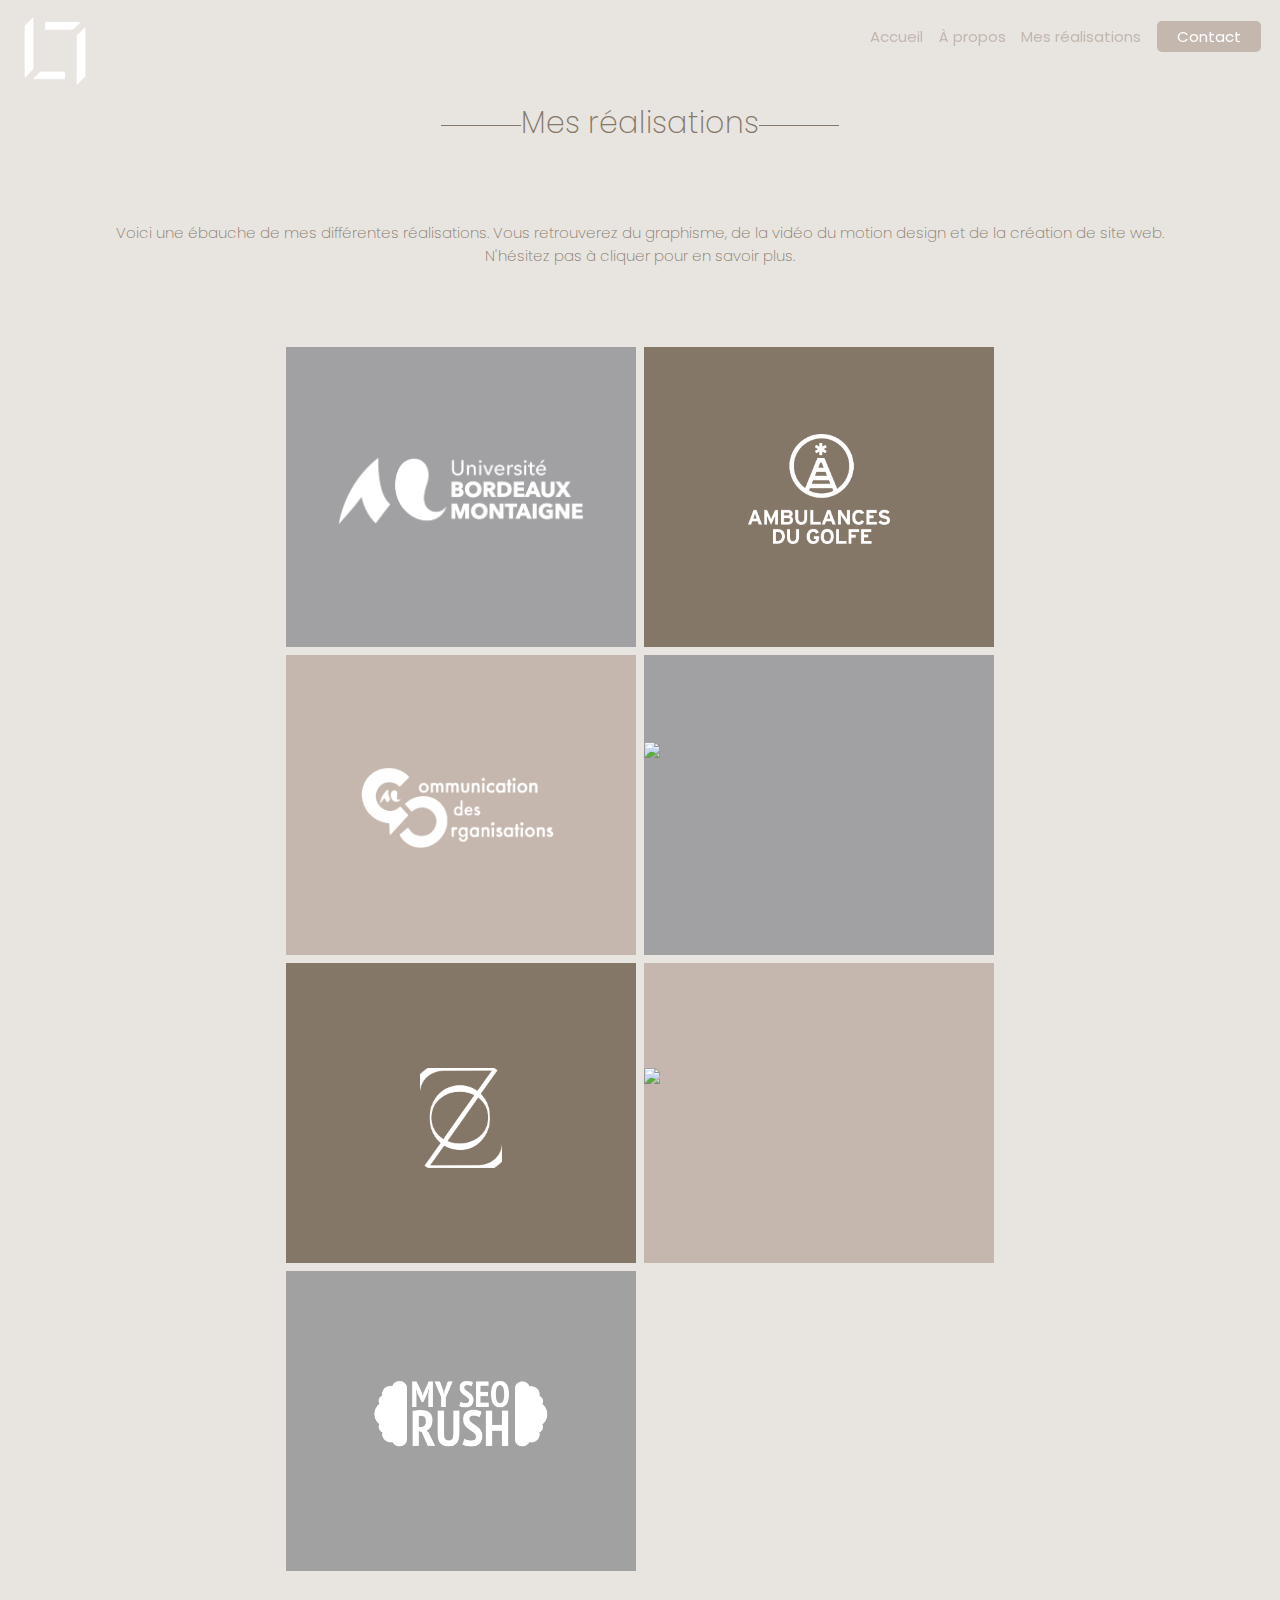
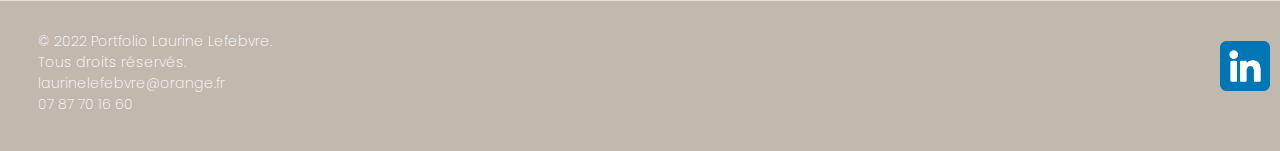
==== mes_realisations.html @ ef97df24 "Add files via upload" ====
<!DOCTYPE html>
<html lang="en">
<head>
    <meta charset="UTF-8">
    <meta http-equiv="X-UA-Compatible" content="IE=edge">
    <meta name="viewport" content="width=device-width, initial-scale=1.0">
    <title>Portfolio Laurine</title>
    <link rel="stylesheet"href="style.css">

    <link rel="stylesheet" href="https://fonts.googleapis.com/css2?family=Poppins:ital,wght@0,100;0,200;0,300;0,400;0,500;0,600;0,700;1,900&display=swap" 
    rel="stylesheet">
    <link rel="shortcut icon" href="lolo_laurine_marron.png">
</head>
<body id="mes_realisations">
    <div class="overlay-menu-mobile" onclick="closeMenuMobile()"></div>

    <header>
        <div class="logo"></div>
        <a href="index.html"><img id="imagelogo" src="lolo_laurine_blanc.png" alt="logo_laurine"></a>
        </div>
        <div class="conteneur">
            <nav>
                <div class= menu_fermé onclick="closeMenuMobile()">
                    <svg xmlns="http://www.w3.org/2000/svg" class="h-6 w-6" fill="none" viewBox="0 0 24 24" stroke="currentColor" stroke-width="2">
                    <path stroke-linecap="round" stroke-linejoin="round" d="M6 18L18 6M6 6l12 12" /></svg></div>
                <ul class="menu"> 
                    <li> <a href="index.html"> 
                    Accueil </a> </li>
                    <li> <a href="biographie.html"> 
                        À propos </a> </li>
                    <li> <a href="mes_realisations.html"> 
                    Mes réalisations </a> </li>
                    <li> <a href="contact.html" class="boutonpetit"> 
                    Contact </a> </li>
                </ul>
            </nav>
        </div>

        <div class="icon_burger" onclick="openMenuMobile()">
            <span></span>
        </div> 
          
    
    </header>

    <div class="bloc1p3">
        <h2>
           Mes réalisations
        </h2>

        <p>
           Voici une ébauche de mes différentes réalisations. Vous retrouverez du graphisme,
            de la vidéo du motion design et de la création de site web. <br> N'hésitez pas à cliquer
            pour en savoir plus.
        </p>
    </div>

    <div id="galerie2">
        <div class="carre1_1">
            <a href="iutbordeaux.html"><img id="carre1btn" src="universite_bordeaux_montaigne_2014_logo.png" ></a> 
            <p class="p1" >  IUT Bordeaux Montaigne</p>
            <p class="p2"> Print</p>
        </div>

        <div class="carre2_1">
            <a href="ambulancesdugolfe.html"><img id="carre2btn" src="groupe_5.png" ></a> 
            <p class="p1"> Ambulances du golfe </p>
            <p class="p2">Communication globale</p> 
        </div>

        <div class="carre3_1">
            <a href="comdesorgas.html"><img id="carre3btn" src="communication.png" ></a> 
            <p class="p1"> communication des <br> organisations </p>
             <p class="p2"> Stratégie de communication</p>
        </div>

        <div class="carre4_1">
            <a href="paimpont.html"><img id="carre4btn" src="Paimpont.png" ></a> 
            <p class="p1" > Mairie de Paimpont</p> 
            <p class="p2" >   web</p>
        </div>

             <div class="carre5">
                <a href="nozelenn.html"><img id="carre5btn" src="nozelenn.png" ></a> 
                <p class="p1"> Nozelenn </p>
                  <p class="p2">  Création de marque</p>
            </div>

            <div class="carre6">
                <a href=""><img id="carre6btn" src="Paimpont.png" ></a> 
                <p class="p1"> Chez papou </p>
                 <p class="p2">   site web</p>

            </div>

            <div class="carre7">
                <a href="seorush.html"><img id="carre7btn" src="logoseo.png" ></a> 
                <p class="p1"> My SEO rush </p>
                <p class="p2">   print</p> 
            </div>



            </div>

          </div>
 

 

          <div id="footer">
            <p>© 2022 Portfolio Laurine Lefebvre. <br> Tous droits réservés. <br>
                <a class="mail" href="mailto:laurinelefebvre@orange.fr">laurinelefebvre@orange.fr</a> <br> <a class="tel" href="tel:+33787701660"> 07 87 70 16 60</a></p>
        
                <a href="https://www.linkedin.com/in/laurine-lefebvre-8b06aa174/" target=_blank><img id="imageLinkedin" src="linkedin_logo.png" ></a> 
         
        </div>

    <script>
        function openMenuMobile() {
            document.querySelector('.conteneur').classList.add('open');
            document.querySelector('.overlay-menu-mobile').classList.add('open');
        }
        function closeMenuMobile() {
            document.querySelector('.conteneur').classList.remove('open');
            document.querySelector('.overlay-menu-mobile').classList.remove('open');
        }
    </script>
</body>
</html>
---- style.css ----
body{
    font-family: "Poppins";
    margin: 0px;
    padding: 0px; 
    width: 100%;
    overflow-x: hidden;

}


header{
    width: 100%;
    height: 10%;
    position: absolute;
    z-index: 60;
    margin: 0;
    padding: 0;
}

.conteneur{
    width: 60%; 
}


#imagelogo{
    width: 70px;
    display: block;
    margin-left: 20px;
    margin-right: 20px;
    margin-top: 15px;
    Float: left;

}



nav{
    display: flex;
    position: fixed;
    right: 10px;
    padding-top: 10px;
    justify-content: right;
    font-family: Arial, Helvetica, sans-serif;
    color:rgb(255, 255, 255)
    
}


.menu{
    display: flex;
    font-family: "Poppins";
    font-weight: 400 ;
    justify-content: space-between;
    align-items: center;
    width: 400px;
    padding-right: 2%;                
    font-size: 15px;
    

}

a:-webkit-any-link {
    color: #C3B7AE;
    cursor: pointer;
    text-decoration: none;
}

nav a:-webkit-any-link:hover {
    cursor: pointer;
    border-bottom: 1px solid #C3B7AE;
    width: 100%
    
}


.menu li{
    list-style-type: none ;       
    display: inline-block;

}

.menu .boutonpetit {
    background-color: #C3B7AE;
    color: white;
    padding-left: 20px;
    padding-right: 20px;
    padding-bottom: 5px;
    padding-top: 5px;
    border-radius: 5px;
}

.icon_burger{
    display: none;
}
.icon_burger span{
    display: block;
    position: absolute;
    top: 50%;
    transform: translateY(-50%);
    width: 100%;
    height: 4px;
    background-color: #C3B7AE;
}

.icon_burger span::before, .icon_burger span::after{
    content:'' ;
    position: absolute;
    width: 100%;
    height: 4px;
    background-color: #C3B7AE;
}

.icon_burger span::before{
    transform: translateY(10px);
}

.icon_burger span::after{
    transform: translateY(-10px);
}

@media screen and (max-width: 800px) {


    .icon_burger{
        display: block;
        width: 40px;
        height: 24px;
        top: 4.5%;
        left: 90%;
        cursor: pointer;
        position: fixed;
        justify-content: right;
        z-index: 10;
        margin-left: -10px;
    }

    
    .conteneur{
        position: fixed;
        z-index: 20px;
        top: 0;
        right: 0;
        width: 300px;
        height: 100vh;
        background-color: #B3A294;
        display: flex;
        align-items: center;
        display: none;
        line-height: 60px
        

        
    }




    .pictocaddies{
        display: flex;
        justify-content: right;
        margin-right: 15%;
        width: 90%;
       
 
    }


    .conteneur.open {
        display: block;
        z-index: 30;
        animation: transformMenu 300ms ease-in-out forwards;
    }


    .bloc2p1 {
        flex-direction: column;
        align-items: center;
        justify-content: space-between;
        flex-wrap: wrap;
      }


    


    .menu {
        flex-direction: column;
        cursor: pointer;
        align-items: flex-start;
        font-size: 25px;
        padding-top: 10%;
        padding-left: 32%;
    
    }

    .menu a{
        color:#ffffff ;
    }


    .menu_fermé {
        display: block;
        cursor: pointer;
    }

    .menu_fermé svg{
        stroke:#ffffff;
        width: 30px;
        height: 38px;
        position: absolute;
        top: 16px;
        right: 16px;
        z-index: 60px;
        
    }

    .overlay-menu-mobile {
        position: fixed;
        top: 0;
        left: 0;
        width: 100vw;
        height: 100vh;
        background-color: rgba(0,0,0,0.6);
        display: none;
        z-index: 60;
    }

    .overlay-menu-mobile.open {
        display: block;
        z-index: 40px;
    }

    .carre3{
        height: 500px; 
        width: 450px; 
        background-color:#C5B7AD;
        margin-top: -90px;
        margin-left: 10px;
    
    }


    @keyframes transformMenu {
        0% {
            transform: translateX(100%);
        }

        100% {
            transform: initial;
        }
    }

}



#menu-burger {
  width: 50px;
  height: 50px;
  background: #000;
  
  border-radius: 50%;
  position: absolute;
  top: 16px;
  right: 5%;
  cursor: pointer;
  z-index: 200;
}

#menu-burger .menu-icon {
  display: block;
  height: 2px;
  width: 18px;
  background: #fff;
  position: absolute;
  top: 50%;
  left: 50%;
  margin-left: -9px;
  margin-top: -1px;
}

#menu-burger .menu-icon:after {
  content: '';
  display: block;
  height: 2px;
  width: 18px;
  background: #fff;
  position: absolute;
  top: 50%;
  left: 50%;
  margin-left: -9px;
  margin-top: -5px;
  transition: 0.35s;
}

#menu-burger .menu-icon:before {
  content: ' ';
  display: block;
  height: 2px;
  width: 18px;
  background: #fff;
    position: absolute;
  top: 50%;
  left: 50%;
  margin-left: -9px;
  margin-top: 4px;
    transition: 0.35s;
}

#menu-burger .menu-icon.open:before{
  transform: rotate(45deg);
  margin-top: -1px;
  background: #000;
}

#menu-burger .menu-icon.open:after{
  transform: rotate(-45deg);
  margin-top: -1px;
  background: #000;
}

#menu-burger.open {
  background: #fff;
}

#menu-burger .menu-icon.open {
  background: #fff;
}

#overlay-menu {
  position: fixed;
  background: #000;
  height: 100%;
  width: 100%;
  opacity: 0.85;
  z-index: 100; 
  right: -100%;
  transition: 0.35s;
}

#overlay-menu.open {
  right: 0%;
}

#overlay-menu nav {
  height: 60%;
  position: relative;
  top: 50%;
  left: 0;
  transform: translateY(-50%);
  font-size: 32px;
  text-align: center;
}

#overlay-menu nav ul {
  display: inline-block;
  margin: auto;
  height: 100%;
}

#overlay-menu nav ul li {
  position: relative;
  color: #fff;
  margin-bottom: 20px;
}

#overlay-menu nav ul li a {
  color: #fff;
}

#overlay-menu nav ul li a:after {
  content: ' ';
  display: block;
  position: absolute;
  top: 100%;
  left: 0;
  height: 3px;
  width: 0%;
  background: #fff;
  transition: 0.25s;
}

#overlay-menu nav ul li a:hover:after {
  width: 100%;
}

/*------------------------------------------------------page accueil------------------------------------*/
 
.bloc1p1{
background-image: url(photoportfolio2.png);
background-repeat: no-repeat;
width: 100%;
height: 100vh;
background-position: right;   
background-size: cover;
}

.bloc1p1 h1{
    display: flex;
    position: absolute;
    top: 35%;
    font-family: 'Times New Roman', Times, serif;
    font-size: 100px ;
    margin-left: 10%;
    color: #ffffff;
    font-weight: 100;

}

.bloc1p1 p{
    display: flex;
    position: absolute;
    top: 58%;
    font-size: 20px ;
    margin-left: 10%;
    color: #ffffff;
    font-weight: 200;

}

.bloc2p1{
    background-image: url(feuilles.png);
    background-position: right; 
    background-size: cover; 
    padding: 30px;
    position:relative;
    top: 100%;
    flex-direction: column;
  

}

.bloc2p1 h2{
    display: flex;
    margin-top: 5%;
    font-size: 30px ;
    color: #323232;
    font-weight:200;
    text-align: center;
    justify-content: center;
    
}

.bloc2p1 h2:before, .bloc2p1 h2:after { 
    content:''; 
    margin-top: 25px;
    display:inline-block; 
    vertical-align: middle; 
    width:300px; 
    height: 1px; 
    background: #323232 }
    

.textegauche{
    display: flex;
    font-size: 13px;
    font-weight: 300;
    color: #323232;
    text-align: justify;
    flex-wrap: wrap;
    justify-content: center;
    margin-bottom: 20px;
}

.textegauche img{
     width: 35%;
     display: block;
     margin: 10px;
}

.textegauche p{
    width: 400px;
    margin-left: 10px;
    margin-right: 10px;
    padding-top: 0px;

}

.boutton1{
    display: block;
    background-color: #736A5F;
    border-radius: 10px;
    text-align: center;
    color: #ffffff;
    border: none;
    width: 150px;
    height: 35px;
    font-family: "Poppins";
    font-size: 20px;
    font-weight: 200 ; 
    cursor: pointer;
    margin: auto;
    padding-top: 6px
}


.boutton1:hover {
    background-color: #5e5e5e;
    
    
}


.bloc3p1{
    display: flex;
    background-color: #323232;
    position:relative;
    top: 100%;
    flex-direction: column;
    align-items: center;
    padding-bottom: 30px;
}

.bloc3p1 h2{
    display: flex;
    margin-top: 5%;
    font-size: 30px ;
    color: #ffffff;
    font-weight:200;
    text-align: center;
    justify-content: center;
}

.bloc3p1 h2:before, .bloc3p1 h2:after { 
    content:''; 
    margin-top: 25px;
    display:inline-block; 
    vertical-align: middle; 
    width:80px; 
    height: 1px; 
    background: #ffffff }
    

.bloc3p1 #galerie1{
    display: grid;
    max-width: 1300px;
    width: 80%;
    height: auto;
    margin: 30px auto;
    /* border: 1px solid #333; */
    grid-template-columns: repeat(auto-fill, 350px);
    justify-content: center;
    grid-gap: 8px;
}

#galerie1 img{
    display: block;
    align-items: center;
}

.carre1_1{
    height: 300px; 
    width: 350px; 
    margin: 0%;
    background-color:#A1A0A3;
    cursor: pointer;
}

.carre1_1 img{
    height: 80px;
    margin-right: auto;
    margin-left: auto;
    margin-top: 30%;
    vertical-align: middle;
}

.carre1_1 p{
    opacity: 0;
}

.carre1_1:hover img{
    opacity: 0;
}

.carre1_1:hover .p1{
    opacity: 100;
    font-size: 16px;
    font-weight: 300;
    color: #E8E5E1;
    margin-top: -50px;
    margin-left: 150px;
    
}

.carre1_1:hover .p2{
    opacity: 100;
    font-size: 16px;
    font-weight: 300;
    color: #E8E5E1;
    margin-top: 0px;
    margin-left: 150px;
    
}

.carre1_1 .p1:before { 
    content:''; 
    margin-left: -150px;
    margin-top: -5px;
    display:inline-block; 
    vertical-align: middle; 
    width:100px; 
    height: 1px; 
    background: #E8E5E1
 }


.carre1_1 .p2:before { 
    display: none;
 }


.carre2_1{
    height: 300px; 
    width: 350px;  
    background-color:#857768;
    margin: 0%;
    
 }
    
 .carre2_1 img{
        height: 110px;
        margin-top: 25%;
        margin-right: auto;
        margin-left: auto;
        vertical-align: middle;
    }

    .carre2_1 p{
        opacity: 0;
    }

    .carre2_1:hover img{
        opacity: 0;
    }
    .carre2_1:hover .p1{
        opacity: 100;
        font-size: 16px;
        font-weight: 300;
        color: #E8E5E1;
        margin-top: -70px;
        margin-left: 150px;
        
    }
    
    .carre2_1:hover .p2{
        opacity: 100;
        font-size: 16px;
        font-weight: 300;
        color: #E8E5E1;
        margin-top: 0px;
        text-align: center;
        padding-left: 25px;
        
    }
    
    .carre2_1 .p1:before { 
        content:''; 
        margin-left: -150px;
        margin-top: -5px;
        display:inline-block; 
        vertical-align: middle; 
        width:100px; 
        height: 1px; 
        background: #E8E5E1
     }
    
    
    .carre2_1 .p2:before { 
        display: none;
     }


.carre3_1{
    height: 300px; 
    width: 350px; 
    background-color:#C5B7AD;
    margin: 0%;
    
    }
    .carre3_1 img{
        margin-top: 30%;
        height: 100px;
        margin-right: auto;
        margin-left: auto;

    }


    .carre3_1 p{
        opacity: 0;
        justify-content: center;
    }

    .carre3_1:hover img{
        opacity: 0;
    }
    
    .carre3_1:hover .p1{
        opacity: 100;
        font-size: 16px;
        font-weight: 300;
        color: #E8E5E1;
        margin-top: -90px;
        margin-left: 150px;
        
    }
    
    .carre3_1:hover .p2{
        opacity: 100;
        font-size: 16px;
        font-weight: 300;
        color: #E8E5E1;
        margin-top: 0px;
        text-align: center;
        padding-left: 25px;
        
    }
    
    .carre3_1 .p1:before { 
        content:''; 
        margin-left: -150px;
        margin-top: -5px;
        display:inline-block; 
        vertical-align: middle; 
        width:100px; 
        height: 1px; 
        background: #E8E5E1
     }
    
    
    .carre3_1 .p2:before { 
        display: none;
     }

    .carre4_1{
        height: 300px; 
        width: 350px;  
        background-color:#A1A0A3;
        margin: 0%;

    }
    .carre4_1 img{
        margin-top: 25%;
        height: 110px;
        margin-right: auto;
        margin-left: auto;
    }

    .carre4_1 p{
        opacity: 0;
        justify-content: center;
    }

    .carre4_1:hover img{
        opacity: 0;
    }
    
    .carre4_1:hover .p1{
        opacity: 100;
        font-size: 16px;
        font-weight: 300;
        color: #E8E5E1;
        margin-top: -75px;
        margin-left: 150px;
        
    }
    
    .carre4_1:hover .p2{
        opacity: 100;
        font-size: 16px;
        font-weight: 300;
        color: #E8E5E1;
        margin-top: 0px;
        text-align: center;
        padding-left: 16px;
        
    }
    
    .carre4_1 .p1:before { 
        content:''; 
        margin-left: -150px;
        margin-top: -5px;
        display:inline-block; 
        vertical-align: middle; 
        width:100px; 
        height: 1px; 
        background: #E8E5E1
     }
    
    
    .carre4_1 .p2:before { 
        display: none;
     }


/*---------------------------------------------------------------------------------------footer-------------------------------------------------------*/

#footer{
    position: absolute;
    background-color: #C1B8AE;
    width: 100%;
    height: 150px;
    margin-bottom: 10px;
}

#footer p{
    color: #ffffff;
    font-weight: 200;
    font-size: 14px;
    margin-left: 3%;
    text-align: left;
    clear: both;
    float: left;
    margin-top: 30px ;
}



#imageLinkedin{
    height: 50px;
    width: 50px;
    float: right;
    margin-top: 40px ;
    margin-right: 10px;
}


a.tel{
    color: #ffffff;
}

a.mail{
    color: #ffffff;
}


/*---------------------------------------------------------------------------------Page Biographie-------------------------------------------------------*/


#page_biographie{
 background-color: #857768;
 
}

.bloc1p2{
    display: flex;
    position:relative;
    top: 120%;
    flex-direction: column;
    align-items: center;
}

.bloc1p2 h2{
    display: flex;
    margin-top: 100px;
    font-size: 30px ;
    color: #ffffff;
    font-weight:200;
    text-align: center;
    justify-content: center;
}



    .bloc1p2 h2:before, .bloc1p2 h2:after { 
        content:''; 
        margin-top: 25px;
        display:inline-block; 
        vertical-align: middle; 
        width:80px; 
        height: 1px; 
        background: #ffffff }

.sousdiv1{
    display: flex;
    font-size: 13px;
    font-weight: 300;
    color: #ffffff;
    text-align: justify;
    flex-wrap: wrap;
    justify-content: center;
}

.sousdiv1 img{
    width: 50%;
    display: block;
    margin: 10px;
}

.sousdiv1 p{
display: block;
width: 300px;
margin-left: 10px;
margin-right: 10px;
}

.bloc2p2{
   text-align: center;
}

.bloc2p2 h2{
    display: flex;
    margin-top: 30px;
    font-size: 30px ;
    color: #ffffff;
    font-weight:200;
    text-align: center;
    justify-content: center;
}

.bloc2p2 h2:before, .bloc2p2 h2:after { 
        content:''; 
        margin-top: 25px;
        display:inline-block; 
        vertical-align: middle; 
        width:80px; 
        height: 1px; 
        background: #ffffff }


.bloc2p2 h3 {
    color: #ffffff;
    font-size: 20px;
    font-weight: 200;
    margin-left: 40px;
    text-align: left;
    border-bottom: 1px solid #ffffff ;
    width: fit-content;
    height: 25px;
}

.bloc2p2 img{
    display: inline-block;
    height: 80px;
    width: auto;
    margin-left:40px ;
    flex-direction:column ;
    margin: 10px;
}

.iframe{
    display: flex ;
    justify-content: center;
    padding: 15px;
}

/*---------------------------------------------------------------------------------Page réalisation-------------------------------------------------------*/


#mes_realisations{
 background-color:#E8E5E1 ;
}

.bloc1p3{
    display: flex;
    position:relative;
    top: 120%;
    flex-direction: column;
    align-items: center;
}

.bloc1p3 h2{
    display: flex;
    margin-top: 100px;
    font-size: 30px ;
    color: #857768;
    font-weight:200;
    text-align: center;
    justify-content: center;
}



    .bloc1p3 h2:before, .bloc1p3 h2:after { 
        content:''; 
        margin-top: 25px;
        display:inline-block; 
        vertical-align: middle; 
        width:80px; 
        height: 1px; 
        background: #857768
     }

     .bloc1p3 p{
        display: flex;
        font-size: 15px ;
        color: #857768;
        margin:50px;
        font-weight:200;
        text-align: center;
        justify-content: center;
    }
    

 #galerie2{
    display: grid;
    max-width: 1300px;
    width: 80%;
    height: auto;
    margin: 30px auto;
    /* border: 1px solid #333; */
    grid-template-columns: repeat(auto-fill, 350px);
    justify-content: center;
    grid-gap: 8px;
 }
    
#galerie2 img{
    display: block;
    align-items: center;
}



    
    .carre5{
        height: 300px; 
        width: 350px;   
        background-color:#857768;
        margin: 0%;
    
    }
    .carre5 img{
        margin-top: 30%;
        height: 100px;
        margin-right: auto;
        margin-left: auto;

    }

    .carre5 p{
        opacity: 0;

    }

    .carre5:hover img{
        opacity: 0;
    }
    
    
    .carre5:hover .p1{
        opacity: 100;
        font-size: 16px;
        font-weight: 300;
        color: #E8E5E1;
        margin-top: -75px;
        margin-left: 150px;
        
    }
    
    .carre5:hover .p2{
        opacity: 100;
        font-size: 16px;
        font-weight: 300;
        color: #E8E5E1;
        margin-top: 0px;
        text-align: center;
       
        
    }
    
    .carre5 .p1:before { 
        content:''; 
        margin-left: -150px;
        margin-top: -5px;
        display:inline-block; 
        vertical-align: middle; 
        width:130px; 
        height: 1px; 
        background: #E8E5E1
     }
    
    
    .carre5 .p2:before { 
        display: none;
     }
    

    
    .carre6{
        height: 300px; 
       width: 350px;  
        background-color:#C5B7AD;
        margin: 0%;

    }
    .carre6 img{
        margin-top: 30%;
        height: 110px;
        margin-right: auto;
        margin-left: auto;
  
    }

    .carre6 p{
        opacity: 0;
        justify-content: center;
    }

    .carre6:hover img{
        opacity: 0;
    }
    
    
    .carre6:hover .p1{
        opacity: 100;
        font-size: 16px;
        font-weight: 300;
        color: #E8E5E1;
        margin-top: -90px;
        margin-left: 150px;
        
    }
    
    .carre6:hover .p2{
        opacity: 100;
        font-size: 16px;
        font-weight: 300;
        color: #E8E5E1;
        margin-top: 0px;
        text-align: center;
        padding-left: 16px;
        
    }
    
    .carre6 .p1:before { 
        content:''; 
        margin-left: -150px;
        margin-top: -5px;
        display:inline-block; 
        vertical-align: middle; 
        width:130px; 
        height: 1px; 
        background: #E8E5E1
     }
    
    
    .carre6 .p2:before { 
        display: none;
     }
    

    .carre7{
        height: 300px; 
        width: 350px;  
        background-color:#A1A1A1;

    }
    .carre7 img{
        margin-top: 30%;
        height: 100px;
        margin-right: auto;
        margin-left: auto;

    }

    .carre7 p{
        opacity: 0;
        justify-content: center;
    }

    .carre7:hover img{
        opacity: 0;
    }
    
    
    .carre7:hover .p1{
        opacity: 100;
        font-size: 16px;
        font-weight: 300;
        color: #E8E5E1;
        margin-top: -75px;
        margin-left: 150px;
        
    }
    
    .carre7:hover .p2{
        opacity: 100;
        font-size: 16px;
        font-weight: 300;
        color: #E8E5E1;
        margin-top: 0px;
        text-align: center;
        padding-left: 16px;
        
    }
    
    .carre7 .p1:before { 
        content:''; 
        margin-left: -150px;
        margin-top: -5px;
        display:inline-block; 
        vertical-align: middle; 
        width:130px; 
        height: 1px; 
        background: #E8E5E1
     }
    
    
    .carre7 .p2:before { 
        display: none;
     }



    /*---------------------------------------------------------------------------------Page Contact-------------------------------------------------------*/


    .bloc1p4{
        display: flex;
        background-image: url(photoportfolio2.png);
        background-repeat: no-repeat;
        width: 100%;
        height: 100vh;
        background-position: right;   
        background-size: cover;
        }

        .bloc1p4 h2{
            display: flex;
            position: absolute;
            top: 25%;
            font-family: 'Times New Roman', Times, serif;
            font-size: 50px ;
            margin-left: 10%;
            color: #C5B7AD;
            font-weight: 100;
            text-align: left;
        }

        .bloc1p4 h3{
            display: flex;
            position: absolute;
            top: 50%;
            font-size: 20px ;
            margin-left: 10%;
            color: #C5B7AD;
            font-weight: 400;
            text-align: left;
        }

        .para1 {
            display: flex;
            position: absolute;
            top: 56%;
            font-size: 16px ;
            margin-left: 10%;
            color: #C5B7AD;
            font-weight: 200;
            text-align: left;
        }
        
        .bloc1p4 img{
            height: 20px;
            margin-right:10px;
            margin-left: 0;
        }
  
       .para2 {
        display: flex;
        position: absolute;
        top: 61%;
        font-size: 16px ;
        margin-left: 10.5%;
        color: #C5B7AD;
        font-weight: 200;
        text-align: left;
        }

       a.cv{
            position: absolute;
            top: 70%;
            margin-left: 10.5%;
            background-color: #736A5F;
            border-radius: 10px;
            text-align: center;
            color: #ffffff;
            border: none;
            width: 250px;
            height: 35px;
            font-family: "Poppins";
            font-size: 20px;
            font-weight: 200 ; 
            cursor: pointer;
            padding-top: 6px
        }

      /*---------------------------------------------------------------------------------fiches réalisations-------------------------------------------------------*/

      #iutbordeaux{
        background-color:#E8E5E1 ;
      }

      #ambulancesdugolfe{
          background-color: #E8E5E1;
      }

      #com_des_orgas{
          background-color:#E8E5E1 ;
      }

      #paimpont{
        background-color:#E8E5E1 ;
      }

      #nozelenn{
        background-color:#E8E5E1 ;
      }

      #seorush{
        background-color:#E8E5E1 ;
      }

      .bloc1p5{
        display: flex;
        position:relative;
        top: 130%;
        flex-direction: column;
    
    }

       .bloc1p5 h2{
        display: flex;
        margin-top: 100px;
        font-size: 30px ;
        color: #857768;
        font-weight:200;
        text-align: center;
        justify-content: center;
    }

    .bloc1p5 h2:before, .bloc1p5 h2:after { 
        content:''; 
        margin-top: 25px;
        display:inline-block; 
        vertical-align: middle; 
        width:300px; 
        height: 1px; 
        background: #857768
     }


     .bloc1p5 p{
        display: flex;
        font-size: 15px ;
        color: #857768;
        margin-left:60px;
        margin-right:60px;
        font-weight:200;
        margin-top: 0px;
    }

    .bloc1p5 h4{
        display: flex;
        font-size: 15px ;
        color: #857768;
        margin-left:60px;
        margin-right:60px;
        font-weight:600;
        margin-top: 0px;
        margin-bottom: 0px;
    }

    .bloc1p5 a{
        margin-left: 60px;
        text-decoration: underline;
    }

    iframe{
        margin-top: 15px;
        margin-left: 10px;
        margin-right: 10px;
    }

    .bloc2p5{
        display: flex;
        justify-content: center;
        margin-top: 30px;
        position:relative;
        top: 130%;
        text-align: center;
        flex-wrap: wrap;
    }

    .bloc3p5 {
        display: flex;
        flex-wrap: wrap;
    }


    .img1{
        display: block;
        width: 40%;
        height: 40%;
        float: inline-start;
        max-width: 400px;
    }

    .img2{
        display: block;
        width: 45%;
        height: 45%;
        float: inline-start;
        max-width: 400px;

    }

    .bloc3p5{
        margin-top: 20px;
        margin-bottom: 30px;
        display: flex;
        justify-content: center;
    }
    .img3{
        display:flex;
        width: 50%;
        text-align: center;
        
    }

    .img4{
        width: 350px;
        margin: 20px; 
    }

    .img5{
        width: 350px;
        margin: 20px; 
    }
    .img6{
        width: 400px;
        margin: 20px; 
    }
    .img7{
        width: 300px;
        margin: 20px; 
    }
    .img8{
        width: 350px;
      margin-top: -70px;
      margin-right: 50px; 
    }
    .img9{
        width: 325px;
        height: 200px; 
        margin-top: 50px;
    }

    .img10{
        width: 75%;
        max-width: 700px;
        height: auto; 
    }

    .img11{
        width: 75%;
        max-width: 700px;
        margin: 20px;
    }

    .img12{
        width: 75%;
        max-width: 700px;
        margin: 20px;
    }

    .img21{
        width: 300px;
    }

    .img22{
        width: 150px;
        
    }

    .img23{
        width: 75%;
        max-width: 500px;
        height: auto; 
    }

    .fleches{
     display: flex;
     justify-content: space-between;
     margin: 25px;
     height: 20px;
    }

    .flechedroitea {
        text-align: right;
    }

    .flechegauche{
        width: 5%;
    }

    .flechedroite{
        width: 5%;
    }

    .bloc4p5{
        color: #857768;
    }

    .bloc3p5{
        display: flex;
        position: relative;
        align-items: center;

    }
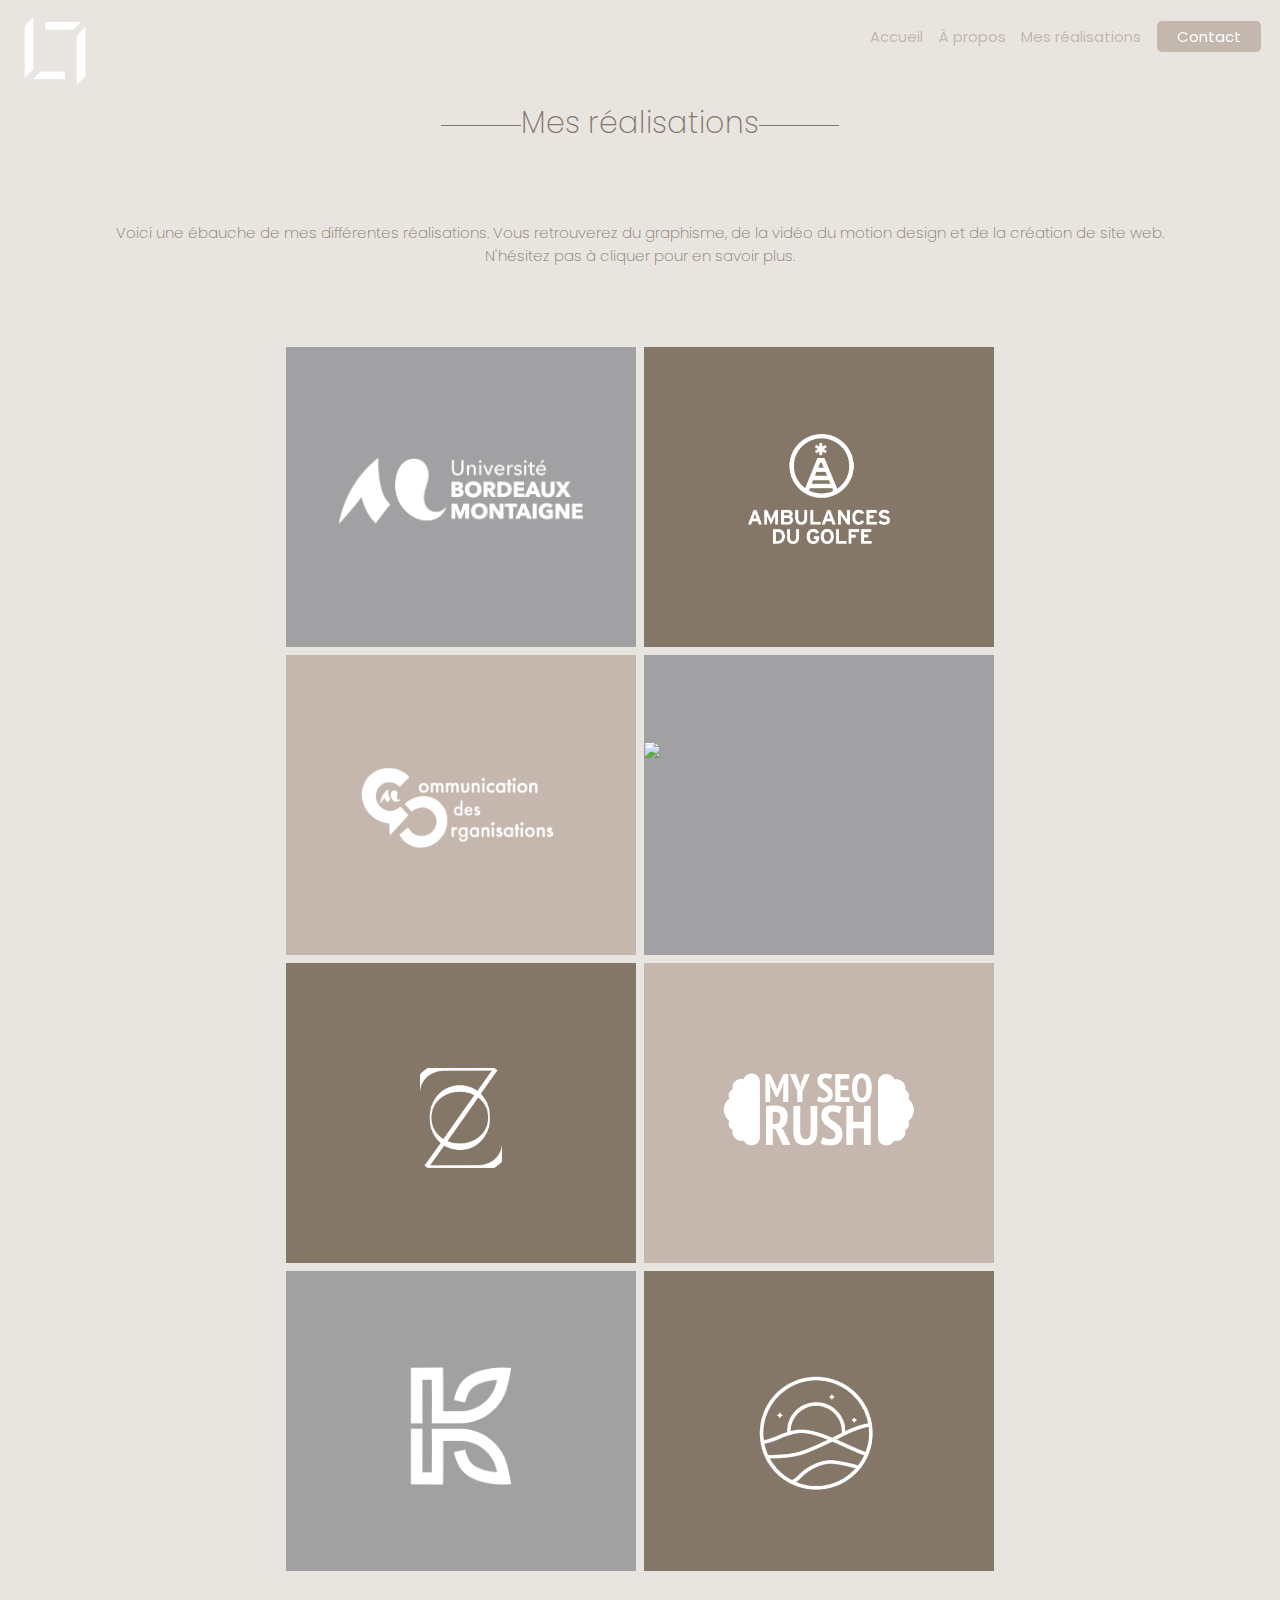
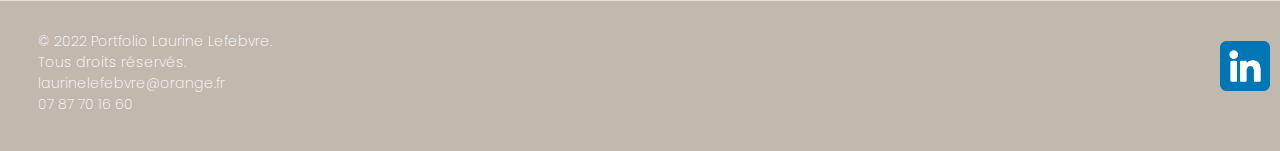
==== commit 46a6aee6: "Add files via upload" ====
--- a/mes_realisations.html
+++ b/mes_realisations.html
@@ -86,19 +86,24 @@
                   <p class="p2">  Création de marque</p>
             </div>
 
+
             <div class="carre6">
-                <a href=""><img id="carre6btn" src="Paimpont.png" ></a> 
-                <p class="p1"> Chez papou </p>
-                 <p class="p2">   site web</p>
-
-            </div>
-
-            <div class="carre7">
                 <a href="seorush.html"><img id="carre7btn" src="logoseo.png" ></a> 
                 <p class="p1"> My SEO rush </p>
                 <p class="p2">   print</p> 
             </div>
 
+            <div class="carre7">
+                <a href="kirikous.html"><img id="carre7btn" src="logo_blanc copie.png" ></a> 
+                <p class="p1"> kirikous </p>
+                <p class="p2">   graphisme</p> 
+            </div>
+
+            <div class="carre8">
+                <a href="distillerie_lorient.html"><img id="carre7btn" src="distillerie_blanc.png" ></a> 
+                <p class="p1"> distillerie Lorient </p>
+                <p class="p2">   web</p> 
+            </div>
 
 
             </div>
--- a/style.css
+++ b/style.css
@@ -1148,8 +1148,8 @@
 
     }
     .carre7 img{
-        margin-top: 30%;
-        height: 100px;
+        margin-top: 23%;
+        height: 150px;
         margin-right: auto;
         margin-left: auto;
 
@@ -1170,7 +1170,7 @@
         font-size: 16px;
         font-weight: 300;
         color: #E8E5E1;
-        margin-top: -75px;
+        margin-top: -90px;
         margin-left: 150px;
         
     }
@@ -1201,6 +1201,132 @@
     .carre7 .p2:before { 
         display: none;
      }
+
+
+    .carre8{
+        height: 300px; 
+        width: 350px;  
+        background-color:#857768;
+
+    }
+    .carre8 img{
+        margin-top: 23%;
+        height: 150px;
+        margin-right: auto;
+        margin-left: auto;
+
+    }
+
+    .carre8 p{
+        opacity: 0;
+        justify-content: center;
+    }
+
+    .carre8:hover img{
+        opacity: 0;
+    }
+    
+    
+    .carre8:hover .p1{
+        opacity: 100;
+        font-size: 16px;
+        font-weight: 300;
+        color: #E8E5E1;
+        margin-top: -90px;
+        margin-left: 150px;
+        
+    }
+    
+    .carre8:hover .p2{
+        opacity: 100;
+        font-size: 16px;
+        font-weight: 300;
+        color: #E8E5E1;
+        margin-top: 0px;
+        text-align: center;
+        padding-left: 16px;
+        
+    }
+    
+    .carre8 .p1:before { 
+        content:''; 
+        margin-left: -150px;
+        margin-top: -5px;
+        display:inline-block; 
+        vertical-align: middle; 
+        width:130px; 
+        height: 1px; 
+        background: #E8E5E1
+     }
+    
+    
+    .carre8 .p2:before { 
+        display: none;
+     }
+
+     
+
+    .carre9{
+        height: 300px; 
+        width: 350px;  
+        background-color:#C5B7AD;
+
+    }
+    .carre9 img{
+        margin-top: 30%;
+        height: 100px;
+        margin-right: auto;
+        margin-left: auto;
+
+    }
+
+    .carre9 p{
+        opacity: 0;
+        justify-content: center;
+    }
+
+    .carre9:hover img{
+        opacity: 0;
+    }
+    
+    
+    .carre9:hover .p1{
+        opacity: 100;
+        font-size: 16px;
+        font-weight: 300;
+        color: #E8E5E1;
+        margin-top: -75px;
+        margin-left: 150px;
+        
+    }
+    
+    .carre9:hover .p2{
+        opacity: 100;
+        font-size: 16px;
+        font-weight: 300;
+        color: #E8E5E1;
+        margin-top: 0px;
+        text-align: center;
+        padding-left: 16px;
+        
+    }
+    
+    .carre9 .p1:before { 
+        content:''; 
+        margin-left: -150px;
+        margin-top: -5px;
+        display:inline-block; 
+        vertical-align: middle; 
+        width:130px; 
+        height: 1px; 
+        background: #E8E5E1
+     }
+    
+    
+    .carre9 .p2:before { 
+        display: none;
+     }
+
 
 
 
@@ -1480,6 +1606,18 @@
         height: auto; 
     }
 
+    .img24{
+        width: 75%;
+        max-width: 500px;
+        height: auto; 
+    }
+
+
+    .img25{
+        width: 200px;
+        max-width: 500px;
+        height: auto; 
+    }
     .fleches{
      display: flex;
      justify-content: space-between;
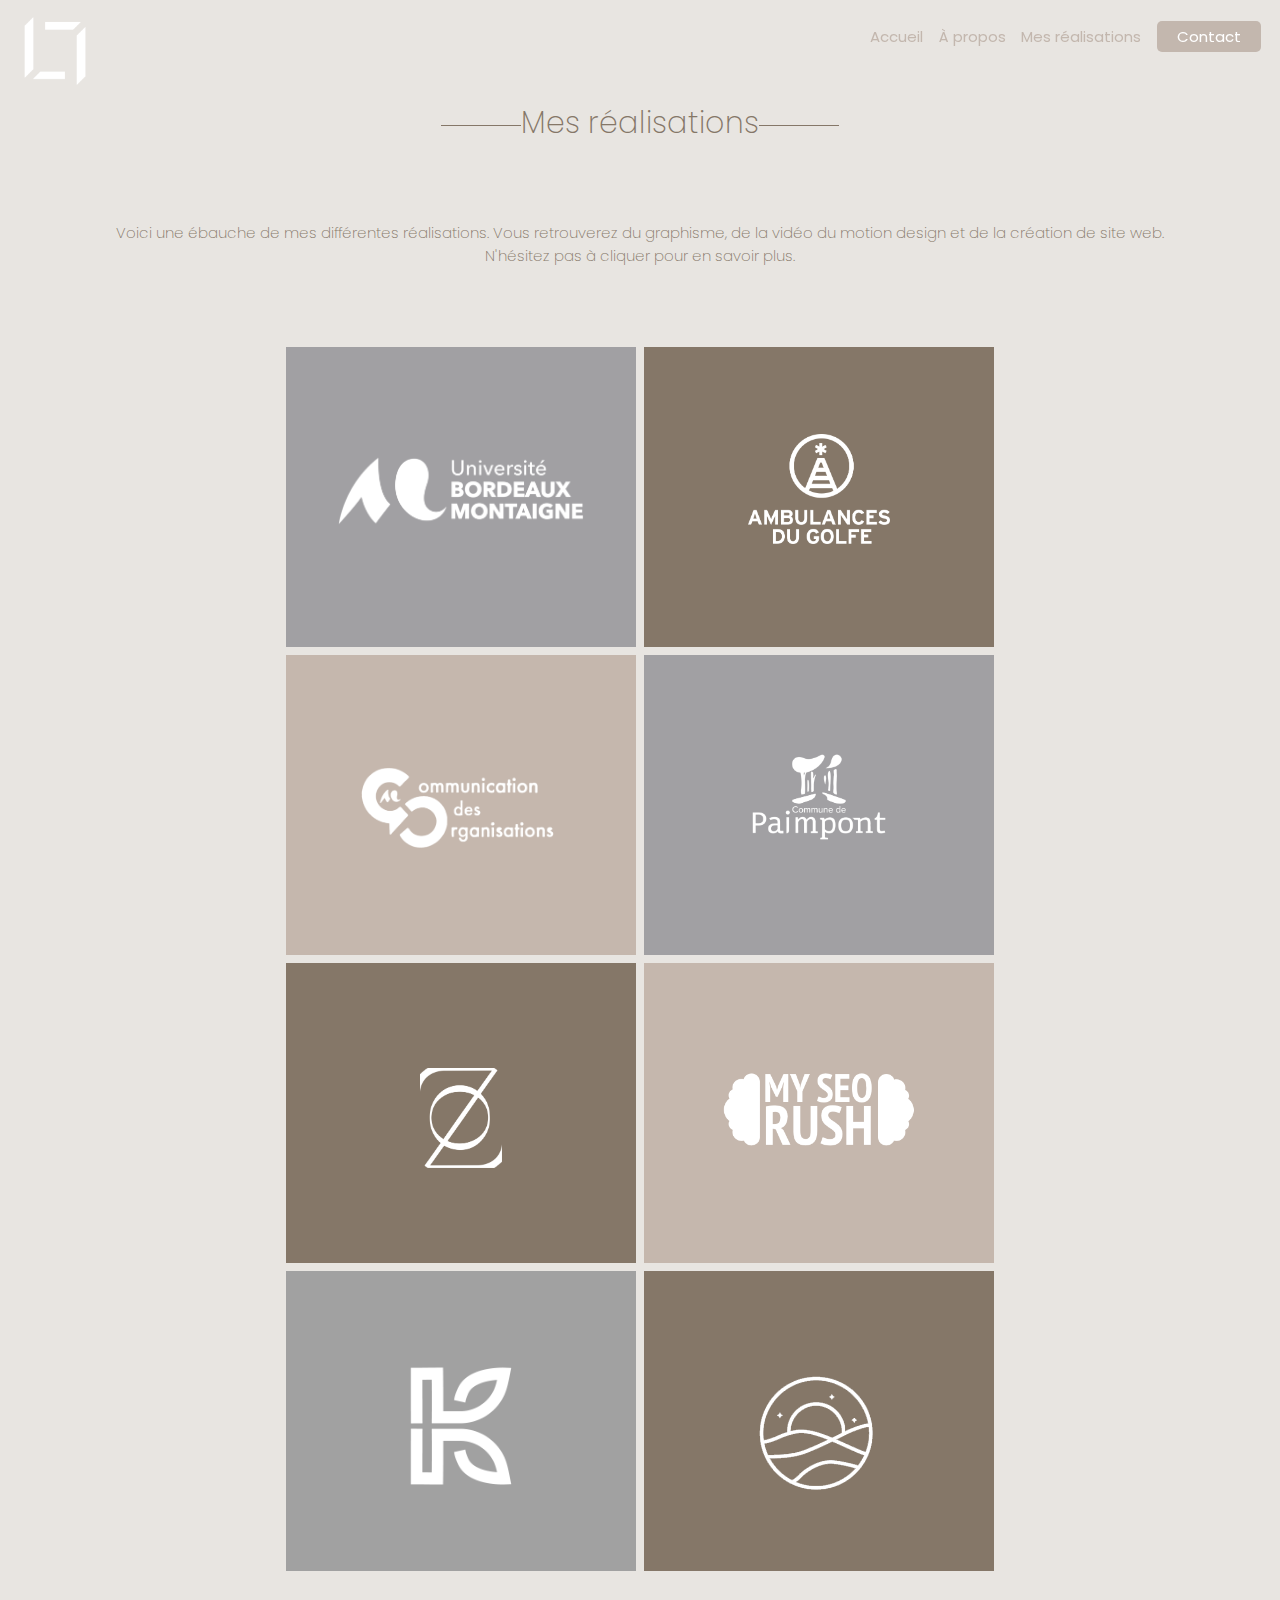
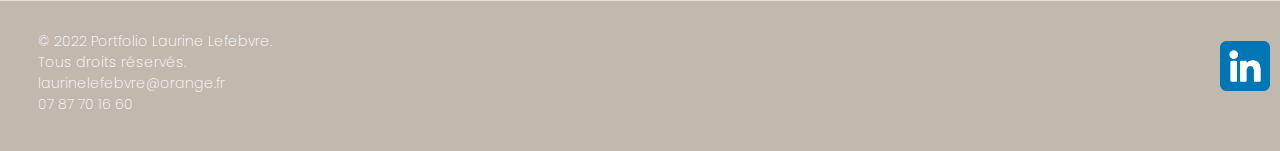
==== commit b5bf9cb5: "Add files via upload" ====
--- a/mes_realisations.html
+++ b/mes_realisations.html
@@ -75,7 +75,7 @@
         </div>
 
         <div class="carre4_1">
-            <a href="paimpont.html"><img id="carre4btn" src="Paimpont.png" ></a> 
+            <a href="paimpont.html"><img id="carre4btn" src="paimpont.png" ></a> 
             <p class="p1" > Mairie de Paimpont</p> 
             <p class="p2" >   web</p>
         </div>
